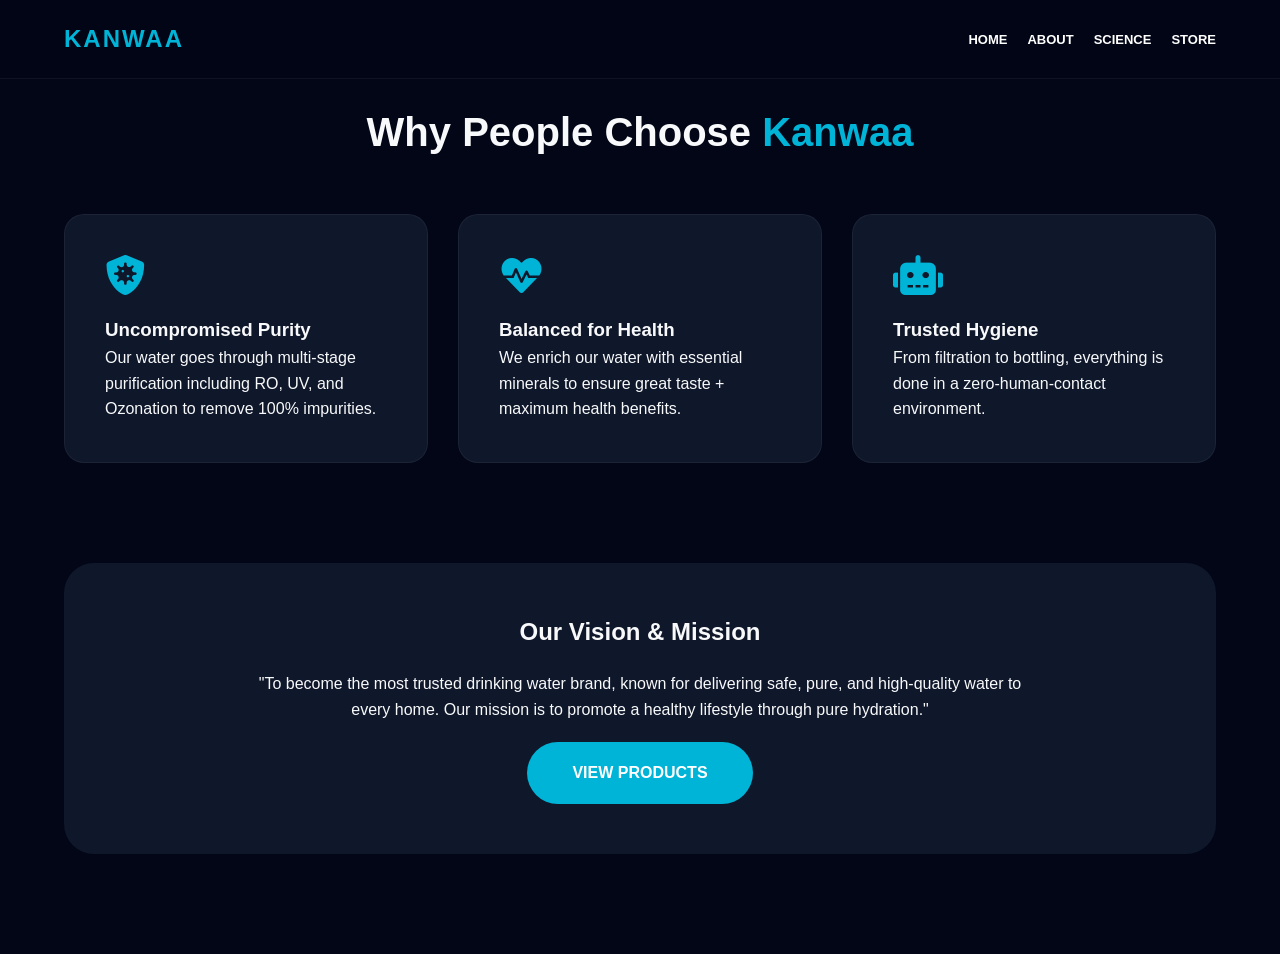
==== about.html @ 1156de87 "Create about.html" ====
<!DOCTYPE html>
<html lang="en">
<head>
    <meta charset="UTF-8">
    <title>About Us | Kanwaa</title>
    <link rel="stylesheet" href="style.css">
    <link rel="stylesheet" href="https://cdnjs.cloudflare.com/ajax/libs/font-awesome/6.0.0/css/all.min.css">
</head>
<body>
    <nav class="navbar">
        <div class="logo">KANWAA</div>
        <div class="nav-links"><a href="index.html">Home</a><a href="about.html">About</a><a href="science.html">Science</a><a href="products.html">Store</a></div>
    </nav>

    <section class="section">
        <div class="container">
            <h2 class="title">Why People Choose <span>Kanwaa</span></h2>
            <div class="grid">
                <div class="card">
                    <i class="fas fa-shield-virus"></i>
                    <h3>Uncompromised Purity</h3>
                    <p>Our water goes through multi-stage purification including RO, UV, and Ozonation to remove 100% impurities.</p>
                </div>
                <div class="card">
                    <i class="fas fa-heartbeat"></i>
                    <h3>Balanced for Health</h3>
                    <p>We enrich our water with essential minerals to ensure great taste + maximum health benefits.</p>
                </div>
                <div class="card">
                    <i class="fas fa-robot"></i>
                    <h3>Trusted Hygiene</h3>
                    <p>From filtration to bottling, everything is done in a zero-human-contact environment.</p>
                </div>
            </div>

            <div style="margin-top: 100px; text-align: center; background: #0f172a; padding: 50px; border-radius: 30px;">
                <h2>Our Vision & Mission</h2>
                <p style="max-width: 800px; margin: 20px auto;">"To become the most trusted drinking water brand, known for delivering safe, pure, and high-quality water to every home. Our mission is to promote a healthy lifestyle through pure hydration."</p>
                <a href="products.html" class="btn-explore">VIEW PRODUCTS</a>
            </div>
        </div>
    </section>
</body>
</html>
---- style.css ----
:root {
    --primary: #00b4d8;
    --deep-blue: #03045e;
    --gold: #ffb703;
    --glass: rgba(255, 255, 255, 0.05);
    --text-white: #f8f9fa;
}

* { margin: 0; padding: 0; box-sizing: border-box; font-family: 'Poppins', sans-serif; }
body { background: #020617; color: var(--text-white); line-height: 1.6; overflow-x: hidden; }

/* Navigation */
.navbar {
    display: flex; justify-content: space-between; align-items: center;
    padding: 20px 5%; background: rgba(2, 6, 23, 0.95);
    position: fixed; width: 100%; top: 0; z-index: 1000; border-bottom: 1px solid var(--glass);
}
.logo { font-size: 24px; font-weight: 900; color: var(--primary); letter-spacing: 2px; }
.nav-links a { color: #fff; text-decoration: none; margin-left: 20px; font-size: 13px; text-transform: uppercase; font-weight: 600; }

/* Hero Section */
.hero {
    height: 100vh; display: flex; align-items: center; justify-content: center;
    text-align: center; background: radial-gradient(circle at center, #071931 0%, #020617 100%);
    padding: 0 5%;
}
.hero h1 { font-size: clamp(40px, 8vw, 80px); font-weight: 900; line-height: 1.1; margin-bottom: 20px; }
.hero h1 span { color: var(--primary); }
.hero p { font-size: 18px; color: #94a3b8; max-width: 700px; margin: 0 auto 30px; }

/* Buttons */
.btn-explore {
    padding: 18px 45px; background: var(--primary); color: white; text-decoration: none;
    border-radius: 50px; font-weight: bold; font-size: 16px; transition: 0.4s;
    border: none; cursor: pointer; display: inline-block;
}
.btn-explore:hover { transform: scale(1.05); box-shadow: 0 0 30px rgba(0, 180, 216, 0.4); }

/* Sections */
.section { padding: 100px 5%; }
.container { max-width: 1200px; margin: auto; }
.title { font-size: 40px; text-align: center; margin-bottom: 50px; }
.title span { color: var(--primary); }

/* Cards */
.grid { display: grid; grid-template-columns: repeat(auto-fit, minmax(280px, 1fr)); gap: 30px; }
.card { background: #0f172a; padding: 40px; border-radius: 20px; border: 1px solid var(--glass); transition: 0.3s; }
.card:hover { border-color: var(--primary); }
.card i { font-size: 40px; color: var(--primary); margin-bottom: 20px; }

/* Product Cards */
.p-card { background: #0f172a; border-radius: 25px; padding: 30px; text-align: center; border: 1px solid var(--glass); }
.p-card img { height: 250px; margin-bottom: 20px; filter: drop-shadow(0 10px 20px rgba(0,0,0,0.5)); }
.price { font-size: 28px; color: var(--gold); font-weight: bold; margin: 15px 0; }

/* Form */
.order-form { max-width: 500px; margin: 50px auto; background: #0f172a; padding: 40px; border-radius: 20px; }
input, select, textarea { 
    width: 100%; padding: 15px; margin-bottom: 20px; background: #020617; 
    border: 1px solid var(--glass); color: white; border-radius: 10px;
}

/* Pincode Checker */
.checker { background: var(--primary); padding: 30px; border-radius: 20px; text-align: center; margin-top: -50px; }
.checker input { width: 200px; margin-bottom: 0; margin-right: 10px; }

/* Mobile Responsive */
@media (max-width: 768px) {
    .nav-links { display: none; }
    .hero h1 { font-size: 45px; }
}
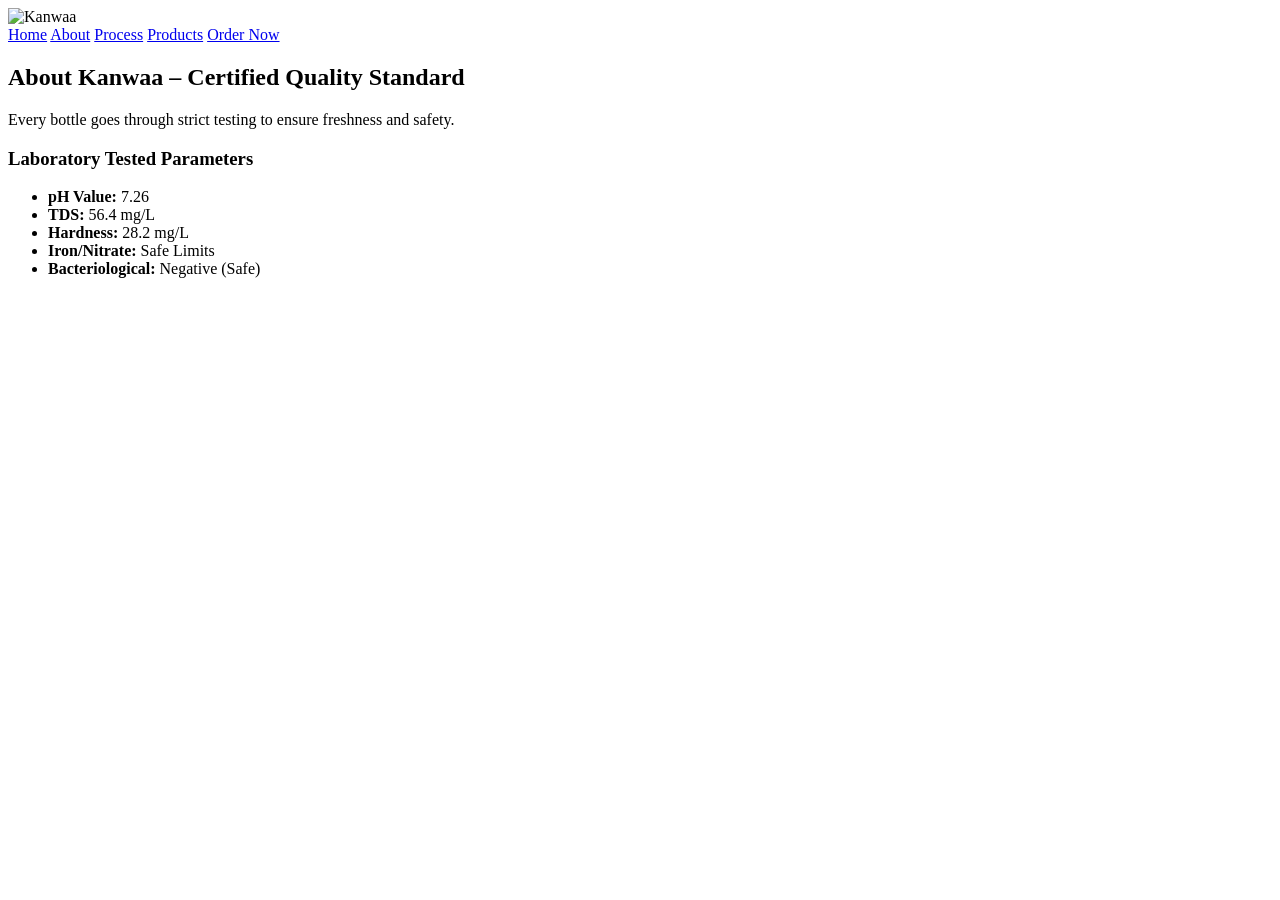
==== commit f1071ce3: "Create about.html" ====
--- a/about.html
+++ b/about.html
@@ -4,40 +4,32 @@
     <meta charset="UTF-8">
     <title>About Us | Kanwaa</title>
     <link rel="stylesheet" href="style.css">
-    <link rel="stylesheet" href="https://cdnjs.cloudflare.com/ajax/libs/font-awesome/6.0.0/css/all.min.css">
 </head>
 <body>
-    <nav class="navbar">
-        <div class="logo">KANWAA</div>
-        <div class="nav-links"><a href="index.html">Home</a><a href="about.html">About</a><a href="science.html">Science</a><a href="products.html">Store</a></div>
-    </nav>
+    <header>
+        <div class="logo"><img src="logo.png" alt="Kanwaa"></div>
+        <nav>
+            <a href="index.html">Home</a>
+            <a href="about.html" class="active">About</a>
+            <a href="process.html">Process</a>
+            <a href="products.html">Products</a>
+            <a href="order.html">Order Now</a>
+        </nav>
+    </header>
 
-    <section class="section">
-        <div class="container">
-            <h2 class="title">Why People Choose <span>Kanwaa</span></h2>
-            <div class="grid">
-                <div class="card">
-                    <i class="fas fa-shield-virus"></i>
-                    <h3>Uncompromised Purity</h3>
-                    <p>Our water goes through multi-stage purification including RO, UV, and Ozonation to remove 100% impurities.</p>
-                </div>
-                <div class="card">
-                    <i class="fas fa-heartbeat"></i>
-                    <h3>Balanced for Health</h3>
-                    <p>We enrich our water with essential minerals to ensure great taste + maximum health benefits.</p>
-                </div>
-                <div class="card">
-                    <i class="fas fa-robot"></i>
-                    <h3>Trusted Hygiene</h3>
-                    <p>From filtration to bottling, everything is done in a zero-human-contact environment.</p>
-                </div>
-            </div>
-
-            <div style="margin-top: 100px; text-align: center; background: #0f172a; padding: 50px; border-radius: 30px;">
-                <h2>Our Vision & Mission</h2>
-                <p style="max-width: 800px; margin: 20px auto;">"To become the most trusted drinking water brand, known for delivering safe, pure, and high-quality water to every home. Our mission is to promote a healthy lifestyle through pure hydration."</p>
-                <a href="products.html" class="btn-explore">VIEW PRODUCTS</a>
-            </div>
+    <section class="content-page">
+        <h2>About Kanwaa – Certified Quality Standard</h2>
+        <p>Every bottle goes through strict testing to ensure freshness and safety.</p>
+        
+        <div class="lab-table">
+            <h3>Laboratory Tested Parameters</h3>
+            <ul>
+                <li><strong>pH Value:</strong> 7.26</li>
+                <li><strong>TDS:</strong> 56.4 mg/L</li>
+                <li><strong>Hardness:</strong> 28.2 mg/L</li>
+                <li><strong>Iron/Nitrate:</strong> Safe Limits</li>
+                <li><strong>Bacteriological:</strong> Negative (Safe)</li>
+            </ul>
         </div>
     </section>
 </body>
